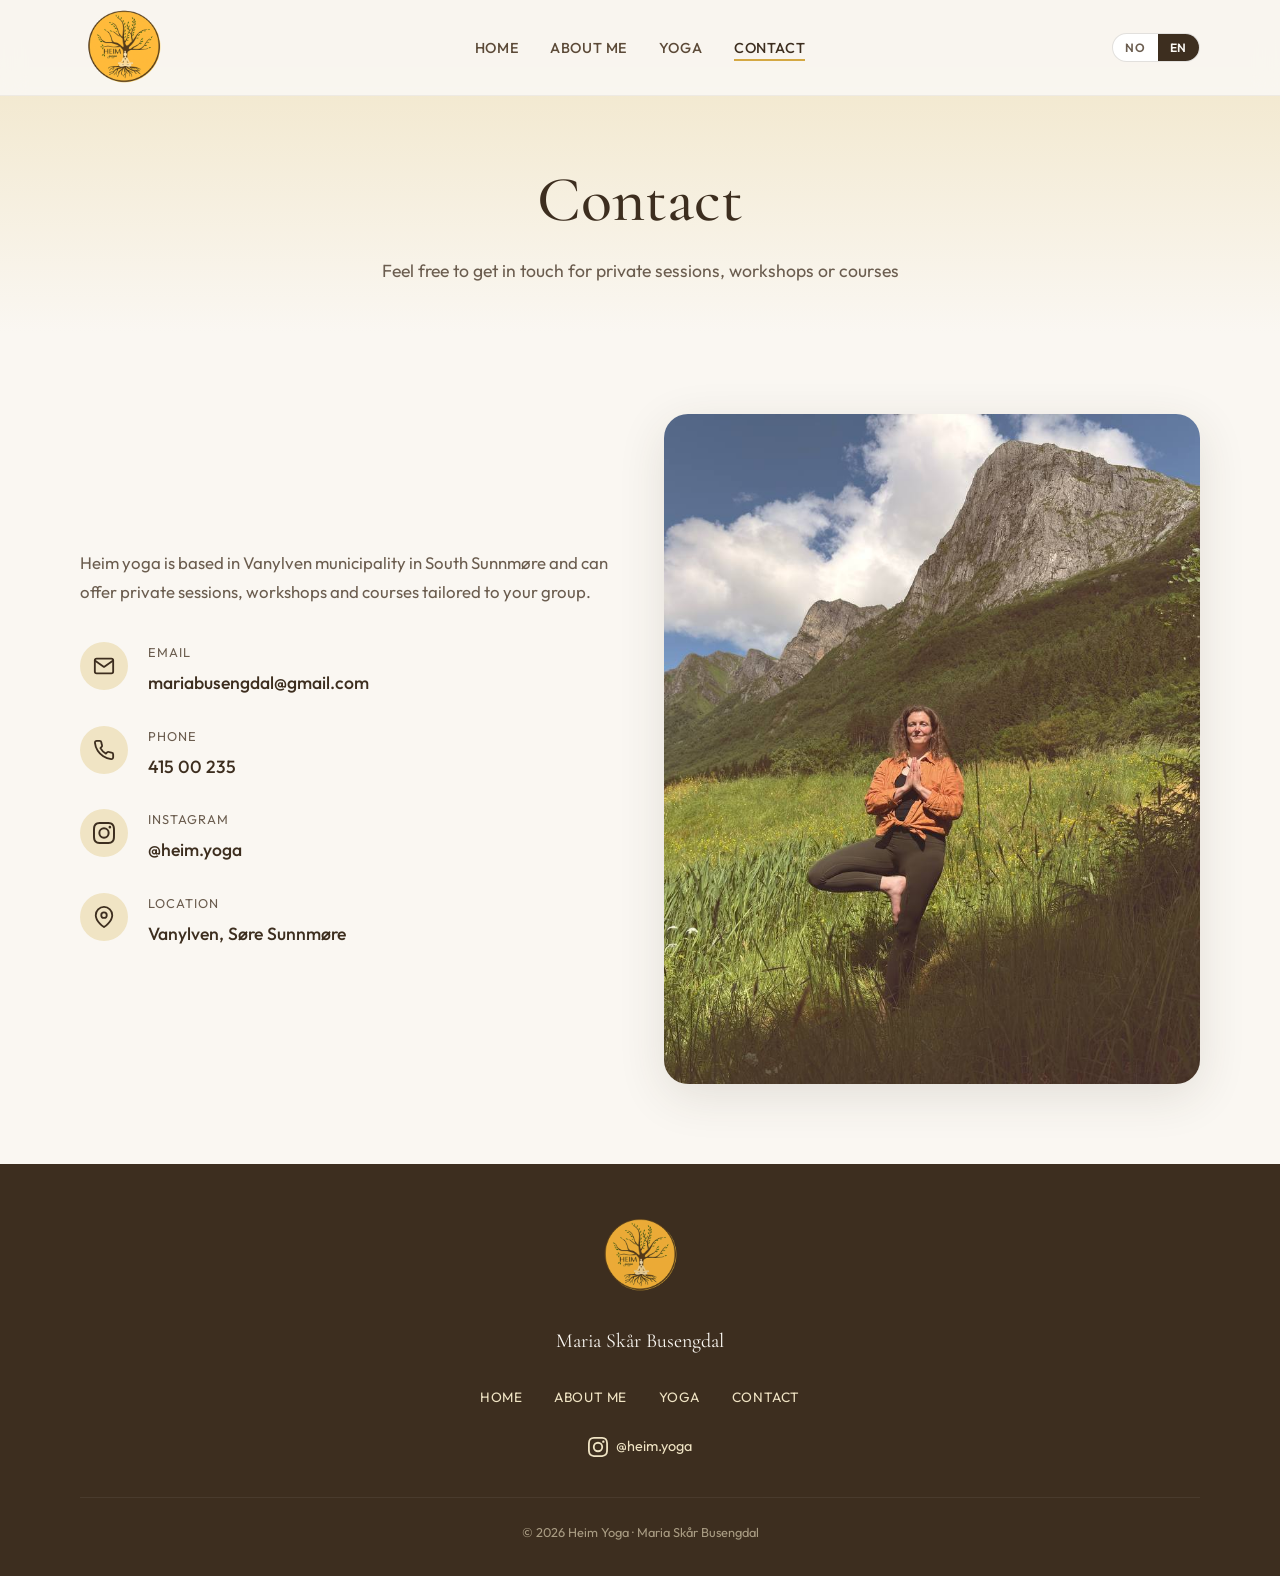
==== contact.html @ f00a3d15 "Add files via upload" ====
<!DOCTYPE html>
<html lang="en">
<head>
  <meta charset="UTF-8">
  <meta name="viewport" content="width=device-width, initial-scale=1.0">
  <meta name="description" content="Kontakt Heim Yoga – enkeltimar, workshops og kurs i Vanylven, Søre Sunnmøre.">
  <title>Kontakt – Heim Yoga</title>
  <link rel="icon" href="assets/logo.png" type="image/png">
  <link rel="preconnect" href="https://fonts.googleapis.com">
  <link rel="preconnect" href="https://fonts.gstatic.com" crossorigin>
  <link href="https://fonts.googleapis.com/css2?family=Cormorant+Garamond:ital,wght@0,400;0,500;0,600;1,400&family=Outfit:wght@300;400;500;600&display=swap" rel="stylesheet">
  <link rel="stylesheet" href="css/style.css">
</head>
<body>

  <nav class="nav">
    <div class="container nav__inner">
      <a href="index.html" class="nav__logo">
        <img src="assets/logo.png" alt="Heim Yoga">
      </a>
      <ul class="nav__links">
        <li><a href="index.html" data-i18n="nav.home">Hjem</a></li>
        <li><a href="about.html" data-i18n="nav.about">Om meg</a></li>
        <li><a href="yoga.html" data-i18n="nav.yoga">Yoga</a></li>
        <li><a href="contact.html" class="active" data-i18n="nav.contact">Kontakt</a></li>
      </ul>
      <div class="nav__actions">
        <div class="lang-toggle">
          <button data-lang="no">NO</button>
          <button data-lang="en" class="active">EN</button>
        </div>
        <button class="nav__burger" aria-label="Menu">
          <span></span><span></span><span></span>
        </button>
      </div>
    </div>
  </nav>

  <header class="page-header">
    <div class="container">
      <h1 data-i18n="contact.title">Kontakt</h1>
      <p data-i18n="contact.subtitle">Ta gjerne kontakt for enkeltimar, workshops eller kurs</p>
    </div>
  </header>

  <section class="section">
    <div class="container">
      <div class="contact-grid fade-in">
        <div class="contact-info">
          <p style="color: var(--color-text-muted); margin-bottom: 0.5rem;" data-i18n="contact.intro">
            Heim yoga held til i Vanylven kommune på Søre Sunnmøre og kan tilby enkeltimar, workshops og kurs skreddarsydd for di gruppe.
          </p>

          <div class="contact-item">
            <div class="contact-item__icon">
              <svg viewBox="0 0 24 24" fill="none" stroke="currentColor" stroke-width="2" stroke-linecap="round" stroke-linejoin="round" aria-hidden="true">
                <path d="M4 4h16c1.1 0 2 .9 2 2v12c0 1.1-.9 2-2 2H4c-1.1 0-2-.9-2-2V6c0-1.1.9-2 2-2z"/>
                <polyline points="22,6 12,13 2,6"/>
              </svg>
            </div>
            <div>
              <p class="contact-item__label" data-i18n="contact.email.label">E-post</p>
              <p class="contact-item__value"><a href="mailto:mariabusengdal@gmail.com">mariabusengdal@gmail.com</a></p>
            </div>
          </div>

          <div class="contact-item">
            <div class="contact-item__icon">
              <svg viewBox="0 0 24 24" fill="none" stroke="currentColor" stroke-width="2" stroke-linecap="round" stroke-linejoin="round" aria-hidden="true">
                <path d="M22 16.92v3a2 2 0 01-2.18 2 19.79 19.79 0 01-8.63-3.07 19.5 19.5 0 01-6-6 19.79 19.79 0 01-3.07-8.67A2 2 0 014.11 2h3a2 2 0 012 1.72 12.84 12.84 0 00.7 2.81 2 2 0 01-.45 2.11L8.09 9.91a16 16 0 006 6l1.27-1.27a2 2 0 012.11-.45 12.84 12.84 0 002.81.7A2 2 0 0122 16.92z"/>
              </svg>
            </div>
            <div>
              <p class="contact-item__label" data-i18n="contact.phone.label">Telefon</p>
              <p class="contact-item__value"><a href="tel:+4741500235">415 00 235</a></p>
            </div>
          </div>

          <div class="contact-item">
            <div class="contact-item__icon">
              <svg viewBox="0 0 24 24" fill="currentColor" aria-hidden="true">
                <path d="M12 2.163c3.204 0 3.584.012 4.85.07 3.252.148 4.771 1.691 4.919 4.919.058 1.265.069 1.645.069 4.849 0 3.205-.012 3.584-.069 4.849-.149 3.225-1.664 4.771-4.919 4.919-1.266.058-1.644.07-4.85.07-3.204 0-3.584-.012-4.849-.07-3.26-.149-4.771-1.699-4.919-4.92-.058-1.265-.07-1.644-.07-4.849 0-3.204.013-3.583.07-4.849.149-3.227 1.664-4.771 4.919-4.919 1.266-.057 1.645-.069 4.849-.069zM12 0C8.741 0 8.333.014 7.053.072 2.695.272.273 2.69.073 7.052.014 8.333 0 8.741 0 12c0 3.259.014 3.668.072 4.948.2 4.358 2.618 6.78 6.98 6.98C8.333 23.986 8.741 24 12 24c3.259 0 3.668-.014 4.948-.072 4.354-.2 6.782-2.618 6.979-6.98.059-1.28.073-1.689.073-4.948 0-3.259-.014-3.667-.072-4.947-.196-4.354-2.617-6.78-6.979-6.98C15.668.014 15.259 0 12 0zm0 5.838a6.162 6.162 0 100 12.324 6.162 6.162 0 000-12.324zM12 16a4 4 0 110-8 4 4 0 010 8zm6.406-11.845a1.44 1.44 0 100 2.881 1.44 1.44 0 000-2.881z"/>
              </svg>
            </div>
            <div>
              <p class="contact-item__label" data-i18n="contact.instagram.label">Instagram</p>
              <p class="contact-item__value"><a href="https://www.instagram.com/heim.yoga?utm_source=qr" target="_blank" rel="noopener noreferrer">@heim.yoga</a></p>
            </div>
          </div>

          <div class="contact-item">
            <div class="contact-item__icon">
              <svg viewBox="0 0 24 24" fill="none" stroke="currentColor" stroke-width="2" stroke-linecap="round" stroke-linejoin="round" aria-hidden="true">
                <path d="M21 10c0 7-9 13-9 13s-9-6-9-13a9 9 0 0118 0z"/>
                <circle cx="12" cy="10" r="3"/>
              </svg>
            </div>
            <div>
              <p class="contact-item__label" data-i18n="contact.location.label">Sted</p>
              <p class="contact-item__value">Vanylven, Søre Sunnmøre</p>
            </div>
          </div>
        </div>

        <div class="contact-image">
          <img src="assets/index.jpg" alt="Yoga i naturen, Vanylven">
        </div>
      </div>
    </div>
  </section>

  <footer class="footer">
    <div class="container">
      <div class="footer__logo">
        <img src="assets/logo.png" alt="Heim Yoga">
      </div>
      <p class="footer__name">Maria Skår Busengdal</p>
      <ul class="footer__links">
        <li><a href="index.html" data-i18n="nav.home">Hjem</a></li>
        <li><a href="about.html" data-i18n="nav.about">Om meg</a></li>
        <li><a href="yoga.html" data-i18n="nav.yoga">Yoga</a></li>
        <li><a href="contact.html" data-i18n="nav.contact">Kontakt</a></li>
      </ul>
      <div class="footer__social">
        <a href="https://www.instagram.com/heim.yoga?utm_source=qr" target="_blank" rel="noopener noreferrer">
          <svg width="20" height="20" viewBox="0 0 24 24" fill="currentColor" aria-hidden="true">
            <path d="M12 2.163c3.204 0 3.584.012 4.85.07 3.252.148 4.771 1.691 4.919 4.919.058 1.265.069 1.645.069 4.849 0 3.205-.012 3.584-.069 4.849-.149 3.225-1.664 4.771-4.919 4.919-1.266.058-1.644.07-4.85.07-3.204 0-3.584-.012-4.849-.07-3.26-.149-4.771-1.699-4.919-4.92-.058-1.265-.07-1.644-.07-4.849 0-3.204.013-3.583.07-4.849.149-3.227 1.664-4.771 4.919-4.919 1.266-.057 1.645-.069 4.849-.069zM12 0C8.741 0 8.333.014 7.053.072 2.695.272.273 2.69.073 7.052.014 8.333 0 8.741 0 12c0 3.259.014 3.668.072 4.948.2 4.358 2.618 6.78 6.98 6.98C8.333 23.986 8.741 24 12 24c3.259 0 3.668-.014 4.948-.072 4.354-.2 6.782-2.618 6.979-6.98.059-1.28.073-1.689.073-4.948 0-3.259-.014-3.667-.072-4.947-.196-4.354-2.617-6.78-6.979-6.98C15.668.014 15.259 0 12 0zm0 5.838a6.162 6.162 0 100 12.324 6.162 6.162 0 000-12.324zM12 16a4 4 0 110-8 4 4 0 010 8zm6.406-11.845a1.44 1.44 0 100 2.881 1.44 1.44 0 000-2.881z"/>
          </svg>
          @heim.yoga
        </a>
      </div>
      <p class="footer__copy" data-i18n="footer.copy">© 2026 Heim Yoga · Maria Skår Busengdal</p>
    </div>
  </footer>

  <script src="js/i18n.js"></script>
  <script src="js/main.js"></script>
</body>
</html>
---- css/style.css ----
/* Heim Yoga — design tokens from brand */
:root {
  --color-mustard: #d4a843;
  --color-mustard-light: #f0e4c4;
  --color-brown: #3d2e1f;
  --color-brown-soft: #5c4a38;
  --color-green: #4a6741;
  --color-green-light: #e8efe6;
  --color-cream: #faf7f2;
  --color-white: #ffffff;
  --color-text: #2c2419;
  --color-text-muted: #6b5d4f;
  --color-terracotta: #c45c3a;

  --font-serif: "Cormorant Garamond", Georgia, serif;
  --font-sans: "Outfit", system-ui, sans-serif;

  --radius: 12px;
  --radius-lg: 24px;
  --shadow: 0 4px 24px rgba(61, 46, 31, 0.08);
  --shadow-lg: 0 12px 48px rgba(61, 46, 31, 0.12);
  --transition: 0.3s cubic-bezier(0.4, 0, 0.2, 1);
  --nav-height: 96px;
}

*, *::before, *::after {
  box-sizing: border-box;
  margin: 0;
  padding: 0;
}

html {
  scroll-behavior: smooth;
}

body {
  font-family: var(--font-sans);
  font-size: 1.05rem;
  line-height: 1.7;
  color: var(--color-text);
  background: var(--color-cream);
  -webkit-font-smoothing: antialiased;
}

img {
  max-width: 100%;
  height: auto;
  display: block;
}

a {
  color: var(--color-green);
  text-decoration: none;
  transition: color var(--transition);
}

a:hover {
  color: var(--color-terracotta);
}

h1, h2, h3, h4 {
  font-family: var(--font-serif);
  font-weight: 500;
  line-height: 1.25;
  color: var(--color-brown);
}

h1 { font-size: clamp(2.5rem, 6vw, 4rem); }
h2 { font-size: clamp(2rem, 4vw, 2.75rem); }
h3 { font-size: clamp(1.35rem, 2.5vw, 1.65rem); }

.container {
  width: min(1120px, 92vw);
  margin-inline: auto;
}

/* ── Navigation ── */
.nav {
  position: fixed;
  top: 0;
  left: 0;
  right: 0;
  z-index: 100;
  height: var(--nav-height);
  background: rgba(250, 247, 242, 0.92);
  backdrop-filter: blur(12px);
  -webkit-backdrop-filter: blur(12px);
  border-bottom: 1px solid rgba(61, 46, 31, 0.06);
  transition: box-shadow var(--transition);
}

.nav.scrolled {
  box-shadow: var(--shadow);
}

.nav__inner {
  display: flex;
  align-items: center;
  justify-content: space-between;
  height: 100%;
}

.nav__logo img {
  height: 88px;
  width: auto;
}

.nav__links {
  display: flex;
  align-items: center;
  gap: 2rem;
  list-style: none;
}

.nav__links a {
  font-size: 0.9rem;
  font-weight: 500;
  letter-spacing: 0.04em;
  text-transform: uppercase;
  color: var(--color-brown-soft);
  position: relative;
}

.nav__links a::after {
  content: "";
  position: absolute;
  bottom: -4px;
  left: 0;
  width: 0;
  height: 2px;
  background: var(--color-mustard);
  transition: width var(--transition);
}

.nav__links a:hover,
.nav__links a.active {
  color: var(--color-brown);
}

.nav__links a:hover::after,
.nav__links a.active::after {
  width: 100%;
}

.nav__actions {
  display: flex;
  align-items: center;
  gap: 1rem;
}

.lang-toggle {
  display: flex;
  border: 1px solid rgba(61, 46, 31, 0.15);
  border-radius: 999px;
  overflow: hidden;
  background: var(--color-white);
}

.lang-toggle button {
  font-family: var(--font-sans);
  font-size: 0.75rem;
  font-weight: 600;
  letter-spacing: 0.06em;
  padding: 0.35rem 0.75rem;
  border: none;
  background: transparent;
  color: var(--color-text-muted);
  cursor: pointer;
  transition: all var(--transition);
}

.lang-toggle button.active {
  background: var(--color-brown);
  color: var(--color-cream);
}

.nav__burger {
  display: none;
  flex-direction: column;
  gap: 5px;
  background: none;
  border: none;
  cursor: pointer;
  padding: 4px;
}

.nav__burger span {
  display: block;
  width: 24px;
  height: 2px;
  background: var(--color-brown);
  transition: var(--transition);
}

/* ── Buttons ── */
.btn {
  display: inline-flex;
  align-items: center;
  justify-content: center;
  gap: 0.5rem;
  font-family: var(--font-sans);
  font-size: 0.95rem;
  font-weight: 500;
  letter-spacing: 0.06em;
  text-transform: uppercase;
  padding: 1rem 2.25rem;
  border: none;
  border-radius: 999px;
  cursor: pointer;
  transition: all var(--transition);
}

.btn--primary {
  background: var(--color-brown);
  color: var(--color-cream);
  box-shadow: 0 4px 16px rgba(61, 46, 31, 0.2);
}

.btn--primary:hover {
  background: var(--color-terracotta);
  color: var(--color-white);
  transform: translateY(-2px);
  box-shadow: 0 8px 24px rgba(196, 92, 58, 0.3);
}

.btn--outline {
  background: transparent;
  color: var(--color-brown);
  border: 2px solid var(--color-brown);
}

.btn--outline:hover {
  background: var(--color-brown);
  color: var(--color-cream);
}

.btn--instagram {
  background: transparent;
  color: var(--color-brown);
  border: 2px solid rgba(61, 46, 31, 0.2);
  padding: 0.85rem 1.5rem;
}

.btn--instagram:hover {
  border-color: var(--color-terracotta);
  color: var(--color-terracotta);
}

.btn--instagram svg {
  width: 20px;
  height: 20px;
}

/* ── Hero (Home) ── */
.hero {
  position: relative;
  min-height: 100vh;
  display: flex;
  align-items: center;
  justify-content: center;
  text-align: center;
  overflow: hidden;
}

.hero__bg {
  position: absolute;
  inset: 0;
  z-index: 0;
}

.hero__bg img {
  width: 100%;
  height: 100%;
  object-fit: cover;
}

.hero__overlay {
  position: absolute;
  inset: 0;
  background: linear-gradient(
    to bottom,
    rgba(44, 36, 25, 0.35) 0%,
    rgba(44, 36, 25, 0.55) 100%
  );
}

.hero__content {
  position: relative;
  z-index: 1;
  padding: calc(var(--nav-height) + 2rem) 1.5rem 3rem;
  max-width: 780px;
  color: var(--color-white);
  animation: fadeUp 1s ease-out;
}

.hero__quote {
  font-family: var(--font-serif);
  font-size: clamp(1.75rem, 4.5vw, 2.75rem);
  font-weight: 400;
  font-style: italic;
  line-height: 1.35;
  margin-bottom: 2.5rem;
  text-shadow: 0 2px 20px rgba(0, 0, 0, 0.3);
}

.hero__actions {
  display: flex;
  flex-direction: column;
  align-items: center;
  gap: 1.25rem;
}

.hero__instagram {
  display: inline-flex;
  align-items: center;
  gap: 0.6rem;
  color: var(--color-white);
  font-size: 0.9rem;
  letter-spacing: 0.04em;
  opacity: 0.9;
  transition: opacity var(--transition);
}

.hero__instagram:hover {
  opacity: 1;
  color: var(--color-mustard-light);
}

.hero__instagram svg {
  width: 24px;
  height: 24px;
}

/* ── Page header ── */
.page-header {
  padding: calc(var(--nav-height) + 4rem) 0 3rem;
  text-align: center;
  background: linear-gradient(180deg, var(--color-mustard-light) 0%, var(--color-cream) 100%);
}

.page-header p {
  max-width: 600px;
  margin: 1rem auto 0;
  color: var(--color-text-muted);
  font-size: 1.1rem;
}

/* ── Sections ── */
.section {
  padding: 5rem 0;
}

.section--alt {
  background: var(--color-white);
}

.section__title {
  text-align: center;
  margin-bottom: 3rem;
}

.section__title::after {
  content: "";
  display: block;
  width: 48px;
  height: 3px;
  background: var(--color-mustard);
  margin: 1rem auto 0;
  border-radius: 2px;
}

/* ── Info block (home) ── */
.info-grid {
  display: grid;
  grid-template-columns: 1fr 1fr;
  gap: 3rem;
  align-items: center;
}

.info-grid__text p {
  margin-bottom: 1.25rem;
  color: var(--color-text-muted);
}

.info-grid__text p:last-child {
  margin-bottom: 0;
}

.info-grid__image {
  border-radius: var(--radius-lg);
  overflow: hidden;
  box-shadow: var(--shadow-lg);
}

.info-grid__image img {
  width: 100%;
  aspect-ratio: 4/5;
  object-fit: cover;
}

/* ── About page ── */
.about-intro {
  display: grid;
  grid-template-columns: 1fr 1.2fr;
  gap: 3.5rem;
  align-items: start;
}

.about-intro__photo {
  border-radius: var(--radius-lg);
  overflow: hidden;
  box-shadow: var(--shadow-lg);
  position: sticky;
  top: calc(var(--nav-height) + 2rem);
}

.about-intro__photo img {
  width: 100%;
  aspect-ratio: 3/4;
  object-fit: cover;
}

.about-intro__text p {
  margin-bottom: 1.25rem;
  color: var(--color-text-muted);
}

/* ── Training list ── */
.training-list {
  list-style: none;
  display: flex;
  flex-direction: column;
  gap: 1rem;
}

.training-list li {
  padding: 1.25rem 1.5rem;
  background: var(--color-green-light);
  border-radius: var(--radius);
  border-left: 4px solid var(--color-green);
  font-size: 0.95rem;
  color: var(--color-text-muted);
  transition: transform var(--transition);
}

.training-list li:hover {
  transform: translateX(4px);
}

.training-list li strong {
  display: block;
  color: var(--color-brown);
  font-weight: 600;
  margin-bottom: 0.25rem;
}

/* ── Yoga cards ── */
.yoga-cards {
  display: grid;
  grid-template-columns: repeat(2, 1fr);
  gap: 2rem;
}

.yoga-card {
  background: var(--color-white);
  border-radius: var(--radius-lg);
  overflow: hidden;
  box-shadow: var(--shadow);
  border: 1px solid rgba(61, 46, 31, 0.06);
  transition: transform var(--transition), box-shadow var(--transition);
  display: flex;
  flex-direction: column;
}

.yoga-card:hover {
  transform: translateY(-4px);
  box-shadow: var(--shadow-lg);
}

.yoga-card__media {
  position: relative;
  overflow: hidden;
}

.yoga-card__media::after {
  content: "";
  position: absolute;
  inset: auto 0 0;
  height: 45%;
  background: linear-gradient(to top, rgba(44, 36, 25, 0.45), transparent);
  pointer-events: none;
}

.yoga-card__media img {
  width: 100%;
  height: 240px;
  object-fit: cover;
  object-position: center;
  display: block;
  transition: transform 0.6s ease;
}

.yoga-card:hover .yoga-card__media img {
  transform: scale(1.04);
}

.yoga-card__number {
  position: absolute;
  z-index: 1;
  left: 1.25rem;
  bottom: 1rem;
  font-family: var(--font-serif);
  font-size: 2.25rem;
  color: var(--color-cream);
  line-height: 1;
  text-shadow: 0 2px 12px rgba(44, 36, 25, 0.45);
}

.yoga-card__body {
  padding: 1.75rem 1.75rem 2rem;
  flex: 1;
}

.yoga-card h3 {
  margin-bottom: 0.85rem;
}

.yoga-card p {
  color: var(--color-text-muted);
  font-size: 0.98rem;
}

/* ── Practical info ── */
.practical-box {
  background: linear-gradient(135deg, var(--color-mustard-light), var(--color-green-light));
  border-radius: var(--radius-lg);
  padding: 2.5rem 3rem;
  text-align: center;
  max-width: 720px;
  margin: 0 auto;
}

.practical-box p {
  color: var(--color-brown-soft);
  font-size: 1.05rem;
}

/* ── Contact page ── */
.contact-grid {
  display: grid;
  grid-template-columns: 1fr 1fr;
  gap: 3rem;
  align-items: center;
}

.contact-info {
  display: flex;
  flex-direction: column;
  gap: 1.75rem;
}

.contact-item {
  display: flex;
  align-items: flex-start;
  gap: 1.25rem;
}

.contact-item__icon {
  flex-shrink: 0;
  width: 48px;
  height: 48px;
  display: flex;
  align-items: center;
  justify-content: center;
  background: var(--color-mustard-light);
  border-radius: 50%;
  color: var(--color-brown);
}

.contact-item__icon svg {
  width: 22px;
  height: 22px;
}

.contact-item__label {
  font-size: 0.8rem;
  text-transform: uppercase;
  letter-spacing: 0.08em;
  color: var(--color-text-muted);
  margin-bottom: 0.25rem;
}

.contact-item__value {
  font-size: 1.1rem;
  color: var(--color-brown);
  font-weight: 500;
}

.contact-item__value a {
  color: var(--color-brown);
}

.contact-item__value a:hover {
  color: var(--color-terracotta);
}

.contact-image {
  border-radius: var(--radius-lg);
  overflow: hidden;
  box-shadow: var(--shadow-lg);
}

.contact-image img {
  width: 100%;
  aspect-ratio: 4/5;
  object-fit: cover;
}

/* ── Footer ── */
.footer {
  background: var(--color-brown);
  color: var(--color-mustard-light);
  padding: 3rem 0 2rem;
  text-align: center;
}

.footer__logo img {
  height: 88px;
  margin: 0 auto 1.5rem;
  opacity: 0.9;
}

.footer__name {
  font-family: var(--font-serif);
  font-size: 1.25rem;
  margin-bottom: 0.5rem;
  color: var(--color-cream);
}

.footer__links {
  display: flex;
  justify-content: center;
  gap: 2rem;
  margin: 1.5rem 0;
  list-style: none;
}

.footer__links a {
  color: var(--color-mustard-light);
  font-size: 0.85rem;
  letter-spacing: 0.04em;
  text-transform: uppercase;
}

.footer__links a:hover {
  color: var(--color-white);
}

.footer__social {
  margin-top: 1.5rem;
}

.footer__social a {
  display: inline-flex;
  align-items: center;
  gap: 0.5rem;
  color: var(--color-mustard-light);
  font-size: 0.9rem;
}

.footer__social a:hover {
  color: var(--color-white);
}

.footer__copy {
  margin-top: 2rem;
  padding-top: 1.5rem;
  border-top: 1px solid rgba(255, 255, 255, 0.1);
  font-size: 0.8rem;
  opacity: 0.6;
}

/* ── Animations ── */
@keyframes fadeUp {
  from {
    opacity: 0;
    transform: translateY(24px);
  }
  to {
    opacity: 1;
    transform: translateY(0);
  }
}

.fade-in {
  opacity: 0;
  transform: translateY(20px);
  transition: opacity 0.6s ease, transform 0.6s ease;
}

.fade-in.visible {
  opacity: 1;
  transform: translateY(0);
}

/* ── Responsive ── */
@media (max-width: 900px) {
  .info-grid,
  .about-intro,
  .contact-grid,
  .yoga-cards {
    grid-template-columns: 1fr;
  }

  .about-intro__photo {
    position: static;
    max-width: 400px;
    margin: 0 auto;
  }

  .nav__links {
    display: none;
    position: fixed;
    top: var(--nav-height);
    left: 0;
    right: 0;
    flex-direction: column;
    background: var(--color-cream);
    padding: 2rem;
    gap: 1.5rem;
    border-bottom: 1px solid rgba(61, 46, 31, 0.08);
    box-shadow: var(--shadow);
  }

  .nav__links.open {
    display: flex;
  }

  .nav__burger {
    display: flex;
  }

  .nav__burger.open span:nth-child(1) {
    transform: rotate(45deg) translate(5px, 5px);
  }

  .nav__burger.open span:nth-child(2) {
    opacity: 0;
  }

  .nav__burger.open span:nth-child(3) {
    transform: rotate(-45deg) translate(5px, -5px);
  }
}

@media (max-width: 600px) {
  :root {
    --nav-height: 80px;
  }

  .nav__logo img {
    height: 68px;
  }

  .section {
    padding: 3.5rem 0;
  }

  .practical-box {
    padding: 2rem 1.5rem;
  }

  .yoga-card__media img {
    height: 200px;
  }

  .yoga-card__body {
    padding: 1.5rem 1.35rem 1.75rem;
  }
}
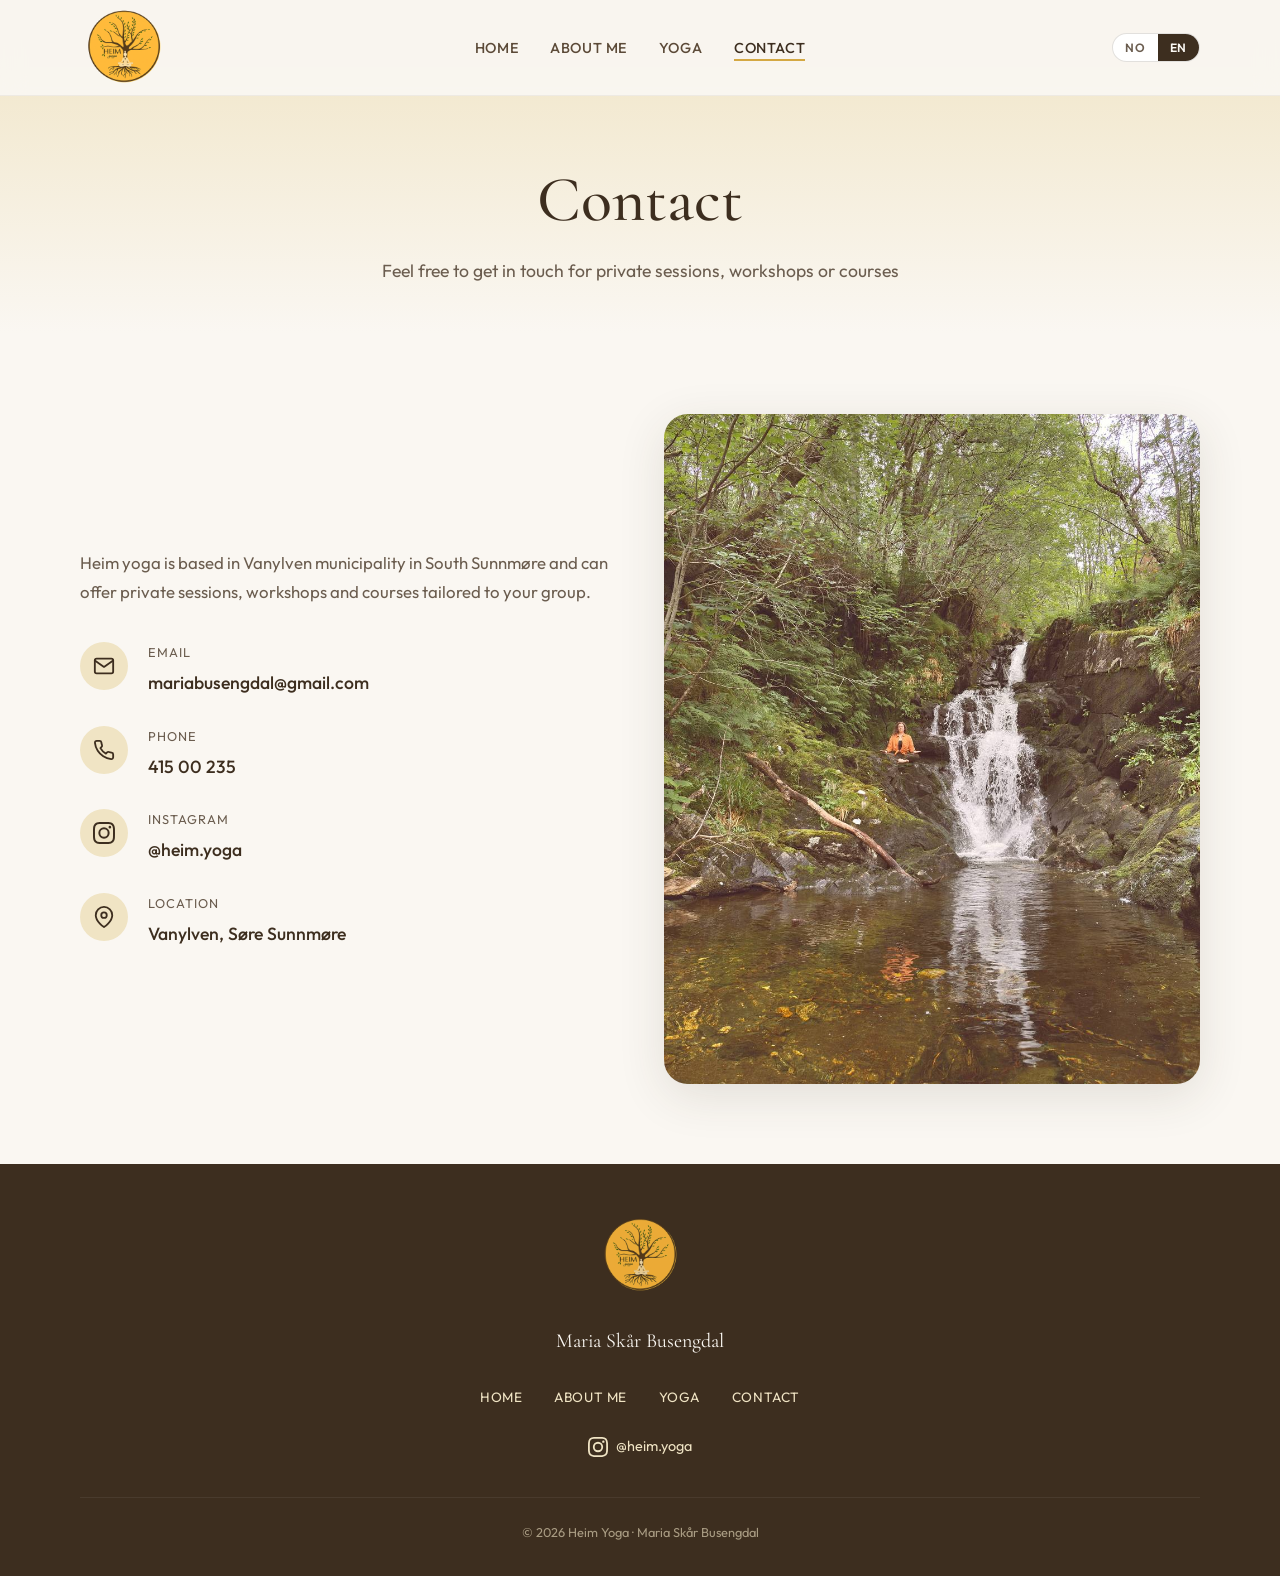
==== commit f4992824: "Update contact image source in contact.html" ====
--- a/contact.html
+++ b/contact.html
@@ -103,7 +103,7 @@
         </div>
 
         <div class="contact-image">
-          <img src="assets/index.jpg" alt="Yoga i naturen, Vanylven">
+          <img src="assets/index-2.jpg" alt="Yoga i naturen, Vanylven">
         </div>
       </div>
     </div>
